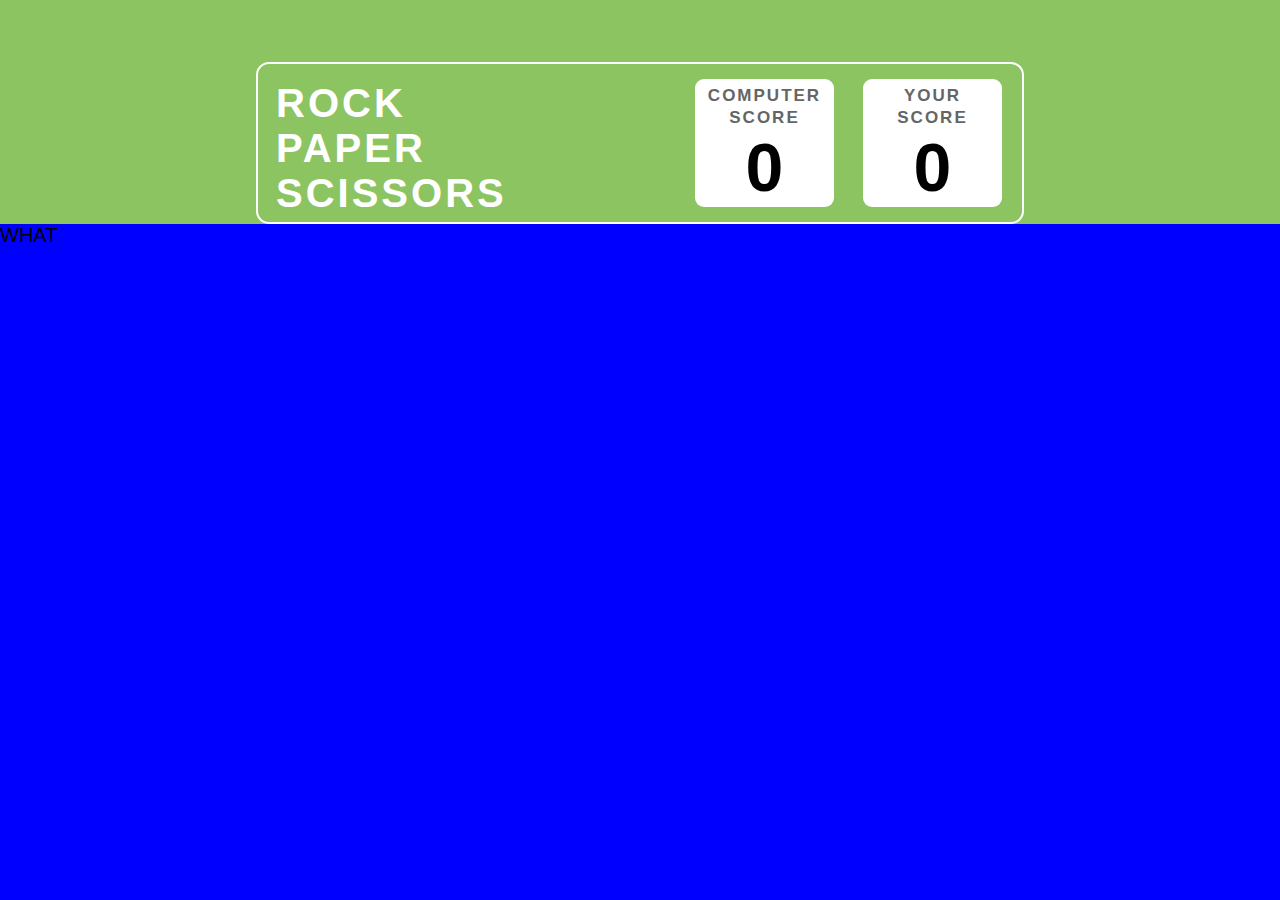
==== index.html @ 3e50ac15 "Created Score Container" ====
<!DOCTYPE html>
<html lang="en">
  <head>
    <meta charset="UTF-8" />
    <meta name="viewport" content="width=device-width, initial-scale=1.0" />
    <link rel="stylesheet" href="style.css" />
    <title>Document</title>
  </head>
  <body>
    <div class="score-container">
      <div
        class="interior-score-container"
        style="display: flex; justify-content: space-between"
      >
        <div class="name-container">
          <span id="ROCK"> ROCK </span>
          <span id="PAPER"> PAPER </span>
          <span id="SCISSORS"> SCISSORS </span>
        </div>
        <div class="score" style="display: flex">
          <div
            class="computer-score"
            style="
              margin: 0.75rem 1.45rem 0.75rem 0;
              width: 6.95rem;
              height: 6.4rem;
              background-color: #ffffff;
              border-radius: 0.45rem;
              display: grid;
              grid-template-columns: repeat(1, 1fr);
              grid-template-rows: repeat(2, 1fr);
            "
          >
            <div class="title">
              <span id="COMPUTER" class="computer-title">COMPUTER</span
              ><span id="COMPUTER">SCORE</span>
            </div>
            <div class="display-score">0</div>
          </div>

          <div
            class="player-score"
            style="
              margin: 0.75rem 1rem 0.75rem 0;
              width: 6.95rem;
              height: 6.4rem;
              background-color: #ffffff;
              border-radius: 0.45rem;
              display: grid;
              grid-template-columns: repeat(1, 1fr);
              grid-template-rows: repeat(2, 1fr);
            "
          >
            <div class="title">
              <span id="YOUR" class="your-title">YOUR</span
              ><span id="YOUR">SCORE</span>
            </div>
            <div class="display-score">0</div>
          </div>
        </div>
      </div>
    </div>

    <div class="game-container" style="background-color: blue; flex: 1">
      WHAT
    </div>
  </body>
</html>
---- style.css ----
html {
  font-family: "Roboto", sans-serif;
  font-size: 20px;
}
body {
  margin: 0;
  padding: 0;
  box-sizing: border-box;
  background-color: #8cc461;
  display: flex;
  height: 100vh;
  width: 100vw;
  flex-direction: column;
}

.score-container {
  width: 100vw;
  background-color: inherit;
  display: grid;
  grid-template-columns: repeat(5, 1fr);
  margin-top: 3.1rem;
}

.interior-score-container {
  height: 7.9rem;
  background-color: inherit;
  border: 2px solid #ffffff;
  border-radius: 0.65rem;
  grid-column: 2 / 5;
}

#ROCK {
  margin: 0.8rem 0 0.4rem 0.9rem;
  display: block;
  height: 1.85rem;
  width: 6.75rem;
  font-weight: 600;
  font-size: 2rem;
  line-height: 2.344rem;
  letter-spacing: 0.15rem;
  color: #ffffff;
}

#PAPER {
  margin: 0.25rem 0 0.4rem 0.9rem;
  display: block;
  height: 1.85rem;
  width: 7.5rem;
  font-weight: 600;
  font-size: 2rem;
  line-height: 2.344rem;
  letter-spacing: 0.15rem;
  color: #ffffff;
}
#SCISSORS {
  margin: 0.25rem 0 0.4rem 0.9rem;
  display: block;
  height: 1.85rem;
  width: 11.75rem;
  font-weight: 600;
  font-size: 2rem;
  line-height: 2.344rem;
  letter-spacing: 0.15rem;
  color: #ffffff;
}

#COMPUTER {
  color: #656565;
  display: block;
  text-align: center;
  font-weight: 600;
  font-size: 0.85rem;
  letter-spacing: 0.1rem;
  line-height: 0.996rem;
}

.computer-title {
  margin-top: 0.35rem;
  margin-bottom: 0.1rem;
}

#YOUR {
  color: #656565;
  display: block;
  text-align: center;
  font-weight: 600;
  font-size: 0.85rem;
  letter-spacing: 0.1rem;
  line-height: 0.996rem;
}
.your-title {
  margin-top: 0.35rem;
  margin-bottom: 0.1rem;
}
.display-score {
  display: flex;
  justify-content: center;
  align-items: center;
  font-weight: 700;
  font-size: 3.4rem;
  line-height: 3.98rem;
}
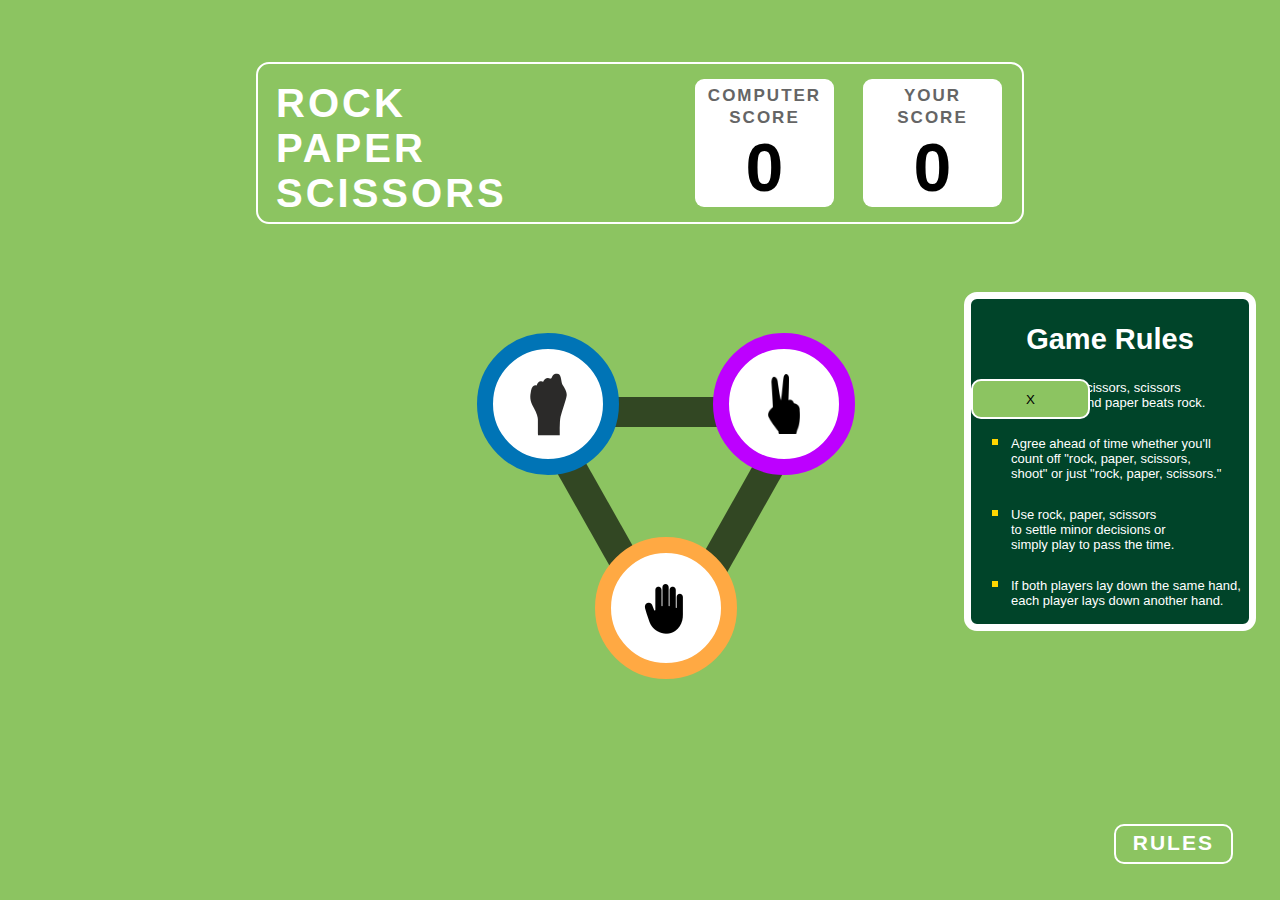
==== commit b4dd6580: "Added Stone paper Scissor Buttons" ====
--- a/index.html
+++ b/index.html
@@ -61,8 +61,77 @@
       </div>
     </div>
 
-    <div class="game-container" style="background-color: blue; flex: 1">
-      WHAT
+    <div class="game-container">
+      <div class="main-game">
+        <div class="between-container-1-2"></div>
+        <div class="between-container-1-3"></div>
+        <div class="between-container-2-3"></div>
+        <div class="circle container-1">
+          <img src="./assets/rock.png" alt="rock image" srcset="" />
+        </div>
+
+        <div class="circle container-2">
+          <img src="./assets/scissors.png" alt="scissors image" srcset="" />
+        </div>
+        <div class="circle container-3">
+          <img src="./assets/paper.png" alt="" srcset="" />
+        </div>
+      </div>
+
+      <div class="last-section">
+        <div
+          class="popup"
+          id="rulesPopup"
+          style="
+            position: absolute;
+            inset: 3.4rem 0.65rem 4.15rem 48.2rem;
+            background-color: #004429;
+            width: 13.9rem;
+            height: 16.25rem;
+            border: 0.35rem solid #ffffff;
+            border-radius: 0.65rem;
+          "
+        >
+          <button
+            class="close-btn"
+            style="position: absolute; top: 4rem"
+            onclick="closeRules()"
+          >
+            X
+          </button>
+          <h2
+            style="
+              text-align: center;
+              color: #ffffff;
+              font-size: 1.45rem;
+              height: 1.35rem;
+              line-height: 1.699rem;
+            "
+          >
+            Game Rules
+          </h2>
+          <ul>
+            <li style="">
+              Rock beats scissors, scissors beat paper, and paper beats rock.
+            </li>
+            <li>
+              Agree ahead of time whether you'll count off "rock, paper,
+              scissors, shoot" or just "rock, paper, scissors."
+            </li>
+            <li>
+              Use rock, paper, scissors to settle minor decisions or simply play
+              to pass the time.
+            </li>
+            <li>
+              If both players lay down the same hand, each player lays down
+              another hand.
+            </li>
+          </ul>
+        </div>
+        <button type="button" onclick="rules()">
+          <span>RULES</span>
+        </button>
+      </div>
     </div>
   </body>
 </html>
--- a/style.css
+++ b/style.css
@@ -100,3 +100,123 @@
   font-size: 3.4rem;
   line-height: 3.98rem;
 }
+
+body .game-container {
+  background-color: #8cc461;
+  flex: 1;
+  display: grid;
+  grid-template-columns: repeat(6, 1fr);
+  grid-template-rows: repeat(6, 1fr);
+  position: relative;
+}
+
+body .game-container .main-game {
+  position: relative;
+  grid-column: 1/6;
+  grid-row: 1/6;
+}
+
+body .game-container .last-section {
+  grid-column: 6/7;
+  grid-row: 6/7;
+  align-self: center;
+  justify-self: center;
+}
+
+body .game-container .last-section button {
+  width: 5.95rem;
+  height: 2rem;
+  border: 2px solid #ffffff;
+  border-radius: 0.5rem;
+  background-color: #8cc461;
+}
+
+body .game-container .last-section button span {
+  width: 3.6rem;
+  height: 1rem;
+  margin: auto;
+  font-weight: 600;
+  font-size: 1.05rem;
+  line-height: 1.2305rem;
+  letter-spacing: 0.1rem;
+  color: #ffffff;
+}
+
+body .game-container .main-game .circle {
+  background-color: #ffffff;
+  width: 5.5rem;
+  height: 5.5rem;
+  border-radius: 50%;
+  display: flex;
+  justify-content: center;
+  align-items: center;
+  position: absolute;
+}
+
+body .game-container .main-game .container-1 {
+  border: 16px solid #0074b6;
+  inset: 5.45rem 34.65rem 14.95rem 23.85rem;
+  /* top: 5.45rem;
+  right: 34.65rem;
+  bottom: 14.95rem;
+  left: 23.85rem; */
+}
+body .game-container .main-game .container-2 {
+  border: 16px solid #bd00ff;
+  inset: 5.45rem 34.65rem 14.95rem 35.65rem;
+}
+
+body .game-container .main-game .container-2 img {
+  width: 2.675rem;
+  height: 3rem;
+}
+
+body .game-container .main-game .container-3 {
+  border: 16px solid #ffa943;
+  inset: 15.65rem 28.75rem 4.75rem 29.75rem;
+}
+
+body .game-container .main-game .between-container-1-2 {
+  border: 15px solid #000000a3;
+  position: absolute;
+  top: 8.65rem;
+  width: 6.65rem;
+  left: 29.35rem;
+}
+
+body .game-container .main-game .between-container-1-3 {
+  border: 15px solid #000000a3;
+  position: absolute;
+  top: 12.95rem;
+  width: 6.65rem;
+  left: 25.35rem;
+  rotate: 60.58deg;
+}
+
+body .game-container .main-game .between-container-2-3 {
+  border: 15px solid #000000a3;
+  position: absolute;
+  top: 13.25rem;
+  width: 6.65rem;
+  left: 33.35rem;
+  rotate: -60.58deg;
+}
+
+/* POPUP CSS */
+
+ul li::marker {
+  color: #ffd600; /* Set the bullet color */
+  font-size: 1rem;
+}
+
+li {
+  list-style-type: square;
+
+  font-size: 13px;
+  text-wrap: balance;
+  color: #ffffff;
+  padding-bottom: 1rem;
+  padding-right: 0.09rem;
+}
+
+/* background: #FFD600; */
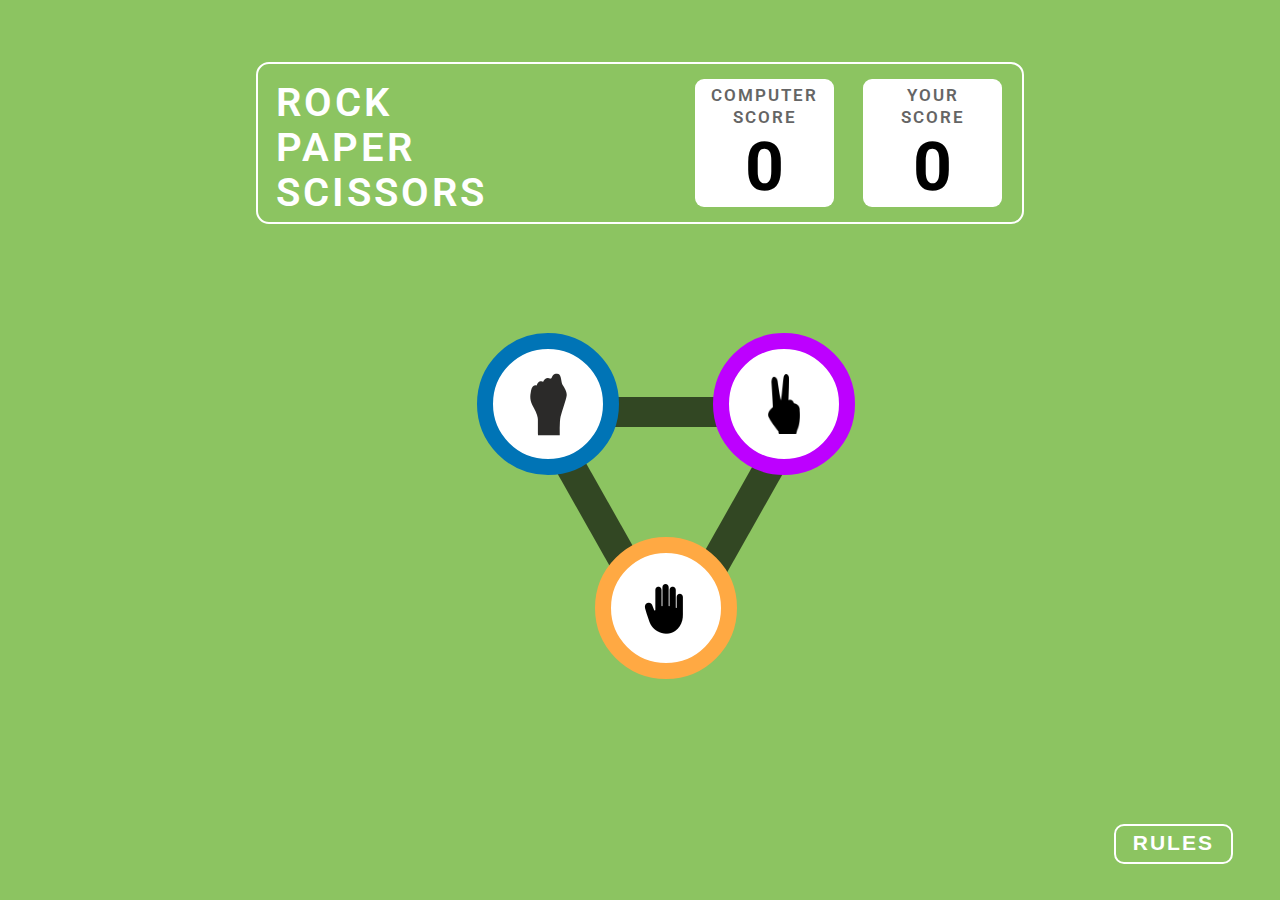
==== commit 35dd825a: "Frame 1 completed and script.js added for rulebox opening and closing" ====
--- a/index.html
+++ b/index.html
@@ -3,7 +3,12 @@
   <head>
     <meta charset="UTF-8" />
     <meta name="viewport" content="width=device-width, initial-scale=1.0" />
+    <link
+      href="https://fonts.googleapis.com/css2?family=Arima:wght@100..700&family=Dangrek&family=Roboto:ital,wght@0,100;0,300;0,400;0,500;0,700;0,900;1,100;1,300;1,400;1,500;1,700;1,900&family=Sour+Gummy:ital,wght@0,100..900;1,100..900&display=swap"
+      rel="stylesheet"
+    />
     <link rel="stylesheet" href="style.css" />
+    <script src="./script.js"></script>
     <title>Document</title>
   </head>
   <body>
@@ -76,59 +81,86 @@
         <div class="circle container-3">
           <img src="./assets/paper.png" alt="" srcset="" />
         </div>
-      </div>
 
-      <div class="last-section">
         <div
-          class="popup"
-          id="rulesPopup"
+          class="rule-container"
           style="
-            position: absolute;
-            inset: 3.4rem 0.65rem 4.15rem 48.2rem;
-            background-color: #004429;
-            width: 13.9rem;
-            height: 16.25rem;
-            border: 0.35rem solid #ffffff;
-            border-radius: 0.65rem;
+            position: fixed;
+            inset: 13.5rem 0.65rem auto auto;
+            width: 15.15rem;
+            height: 18.35rem;
+            display: none;
           "
         >
           <button
             class="close-btn"
-            style="position: absolute; top: 4rem"
+            style="
+              float: right;
+              margin-top: 0.6rem;
+              margin-right: 0.4rem;
+              height: 50px;
+              width: 50px;
+              background-color: #ff0000;
+              border: 5px solid #ffffff;
+              border-radius: 50%;
+              font-family: Dangrek;
+              font-weight: 400;
+              color: #ffffff;
+              font-size: 2rem;
+              display: flex;
+              justify-content: center;
+              align-items: center;
+              cursor: pointer;
+            "
             onclick="closeRules()"
           >
             X
           </button>
-          <h2
+          <div
+            class="popup"
+            id="rulesPopup"
             style="
-              text-align: center;
-              color: #ffffff;
-              font-size: 1.45rem;
-              height: 1.35rem;
-              line-height: 1.699rem;
+              margin-top: 2.1rem;
+              margin-right: 1.25rem;
+              background-color: #004429;
+              border: 0.35rem solid #ffffff;
+              border-radius: 0.65rem;
             "
           >
-            Game Rules
-          </h2>
-          <ul>
-            <li style="">
-              Rock beats scissors, scissors beat paper, and paper beats rock.
-            </li>
-            <li>
-              Agree ahead of time whether you'll count off "rock, paper,
-              scissors, shoot" or just "rock, paper, scissors."
-            </li>
-            <li>
-              Use rock, paper, scissors to settle minor decisions or simply play
-              to pass the time.
-            </li>
-            <li>
-              If both players lay down the same hand, each player lays down
-              another hand.
-            </li>
-          </ul>
+            <h2
+              style="
+                text-align: center;
+                color: #ffffff;
+                font-size: 1.45rem;
+                height: 1.35rem;
+                line-height: 1.699rem;
+              "
+            >
+              Game Rules
+            </h2>
+            <ul>
+              <li style="">
+                Rock beats scissors, scissors beat paper, and paper beats rock.
+              </li>
+              <li>
+                Agree ahead of time whether you'll count off "rock, paper,
+                scissors, shoot" or just "rock, paper, scissors."
+              </li>
+              <li>
+                Use rock, paper, scissors to settle minor decisions or simply
+                play to pass the time.
+              </li>
+              <li>
+                If both players lay down the same hand, each player lays down
+                another hand.
+              </li>
+            </ul>
+          </div>
         </div>
-        <button type="button" onclick="rules()">
+      </div>
+
+      <div class="last-section">
+        <button type="button" onclick="showRules()">
           <span>RULES</span>
         </button>
       </div>
--- a/style.css
+++ b/style.css
@@ -112,11 +112,12 @@
 
 body .game-container .main-game {
   position: relative;
-  grid-column: 1/6;
+  grid-column: 1/7;
   grid-row: 1/6;
 }
 
 body .game-container .last-section {
+  position: absolute;
   grid-column: 6/7;
   grid-row: 6/7;
   align-self: center;
@@ -129,6 +130,7 @@
   border: 2px solid #ffffff;
   border-radius: 0.5rem;
   background-color: #8cc461;
+  cursor: pointer;
 }
 
 body .game-container .last-section button span {
@@ -204,6 +206,10 @@
 
 /* POPUP CSS */
 
+ul {
+  margin-right: 0.45rem;
+}
+
 ul li::marker {
   color: #ffd600; /* Set the bullet color */
   font-size: 1rem;
@@ -213,7 +219,7 @@
   list-style-type: square;
 
   font-size: 13px;
-  text-wrap: balance;
+  text-wrap: stable;
   color: #ffffff;
   padding-bottom: 1rem;
   padding-right: 0.09rem;
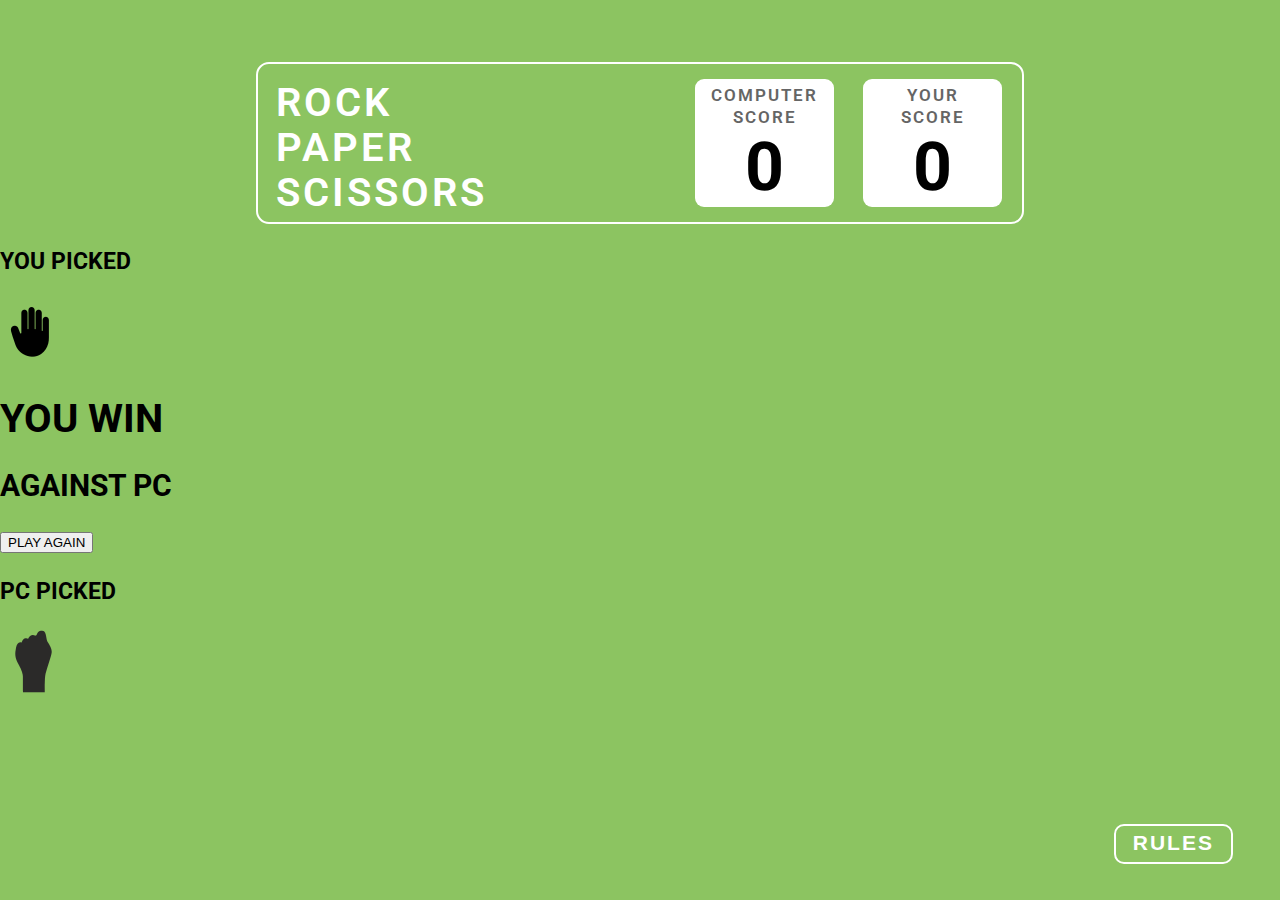
==== commit c08f6447: "Added classes for beforeClicking and AfterClicking EVents" ====
--- a/index.html
+++ b/index.html
@@ -68,78 +68,46 @@
 
     <div class="game-container">
       <div class="main-game">
-        <div class="between-container-1-2"></div>
-        <div class="between-container-1-3"></div>
-        <div class="between-container-2-3"></div>
-        <div class="circle container-1">
-          <img src="./assets/rock.png" alt="rock image" srcset="" />
+        <!-- Before clicking on any button -->
+        <div class="before-clicking" style="display: none">
+          <div class="between-container-1-2"></div>
+          <div class="between-container-1-3"></div>
+          <div class="between-container-2-3"></div>
+          <div class="circle container-1" onclick="handleClick('rock')">
+            <img src="./assets/rock.png" alt="rock image" srcset="" />
+          </div>
+
+          <div class="circle container-2" onclick="handleClick('scissors')">
+            <img src="./assets/scissors.png" alt="scissors image" srcset="" />
+          </div>
+          <div class="circle container-3" onclick="handleClick('paper')">
+            <img src="./assets/paper.png" alt="" srcset="" />
+          </div>
+        </div>
+        <!-- After clicking on any button -->
+        <div class="after-clicking">
+          <div class="player">
+            <h3>YOU PICKED</h3>
+            <img src="./assets/paper.png" alt="" />
+          </div>
+          <div class="display-area">
+            <h1>YOU WIN</h1>
+            <h2>AGAINST PC</h2>
+
+            <button type="button" onclick="playAgain()">PLAY AGAIN</button>
+          </div>
+          <div class="computer">
+            <h3>PC PICKED</h3>
+            <img src="./assets/rock.png" alt="" srcset="" />
+          </div>
         </div>
 
-        <div class="circle container-2">
-          <img src="./assets/scissors.png" alt="scissors image" srcset="" />
-        </div>
-        <div class="circle container-3">
-          <img src="./assets/paper.png" alt="" srcset="" />
-        </div>
-
-        <div
-          class="rule-container"
-          style="
-            position: fixed;
-            inset: 13.5rem 0.65rem auto auto;
-            width: 15.15rem;
-            height: 18.35rem;
-            display: none;
-          "
-        >
-          <button
-            class="close-btn"
-            style="
-              float: right;
-              margin-top: 0.6rem;
-              margin-right: 0.4rem;
-              height: 50px;
-              width: 50px;
-              background-color: #ff0000;
-              border: 5px solid #ffffff;
-              border-radius: 50%;
-              font-family: Dangrek;
-              font-weight: 400;
-              color: #ffffff;
-              font-size: 2rem;
-              display: flex;
-              justify-content: center;
-              align-items: center;
-              cursor: pointer;
-            "
-            onclick="closeRules()"
-          >
-            X
-          </button>
-          <div
-            class="popup"
-            id="rulesPopup"
-            style="
-              margin-top: 2.1rem;
-              margin-right: 1.25rem;
-              background-color: #004429;
-              border: 0.35rem solid #ffffff;
-              border-radius: 0.65rem;
-            "
-          >
-            <h2
-              style="
-                text-align: center;
-                color: #ffffff;
-                font-size: 1.45rem;
-                height: 1.35rem;
-                line-height: 1.699rem;
-              "
-            >
-              Game Rules
-            </h2>
+        <div class="rule-container">
+          <button class="close-btn" onclick="closeRules()">X</button>
+          <div class="popup" id="rulesPopup">
+            <h2>Game Rules</h2>
             <ul>
-              <li style="">
+              <li>
                 Rock beats scissors, scissors beat paper, and paper beats rock.
               </li>
               <li>
--- a/style.css
+++ b/style.css
@@ -221,8 +221,53 @@
   font-size: 13px;
   text-wrap: stable;
   color: #ffffff;
-  padding-bottom: 1rem;
+  padding-bottom: 0.5rem;
   padding-right: 0.09rem;
 }
 
-/* background: #FFD600; */
+.game-container .main-game .rule-container {
+  position: fixed;
+  /* inset: 40% 2% auto auto; */
+  bottom: 12%;
+  right: 1%;
+  width: 15.15rem;
+  height: 18.35rem;
+  display: none;
+}
+
+.game-container .main-game .rule-container .close-btn {
+  float: right;
+  margin-top: 0.6rem;
+  margin-right: 0.4rem;
+  height: 50px;
+  width: 50px;
+  background-color: #ff0000;
+  border: 5px solid #ffffff;
+  border-radius: 50%;
+  font-family: Dangrek;
+  font-weight: 400;
+  color: #ffffff;
+  font-size: 2rem;
+  display: flex;
+  justify-content: center;
+  align-items: center;
+  cursor: pointer;
+}
+
+.game-container .main-game .rule-container .popup {
+  width: 13.9rem;
+  height: 16.25rem;
+  margin-top: 2.1rem;
+  margin-right: 1.25rem;
+  background-color: #004429;
+  border: 0.35rem solid #ffffff;
+  border-radius: 0.65rem;
+}
+
+.game-container .main-game .rule-container .popup h2 {
+  text-align: center;
+  color: #ffffff;
+  font-size: 1.45rem;
+  height: 1.35rem;
+  line-height: 1.699rem;
+}
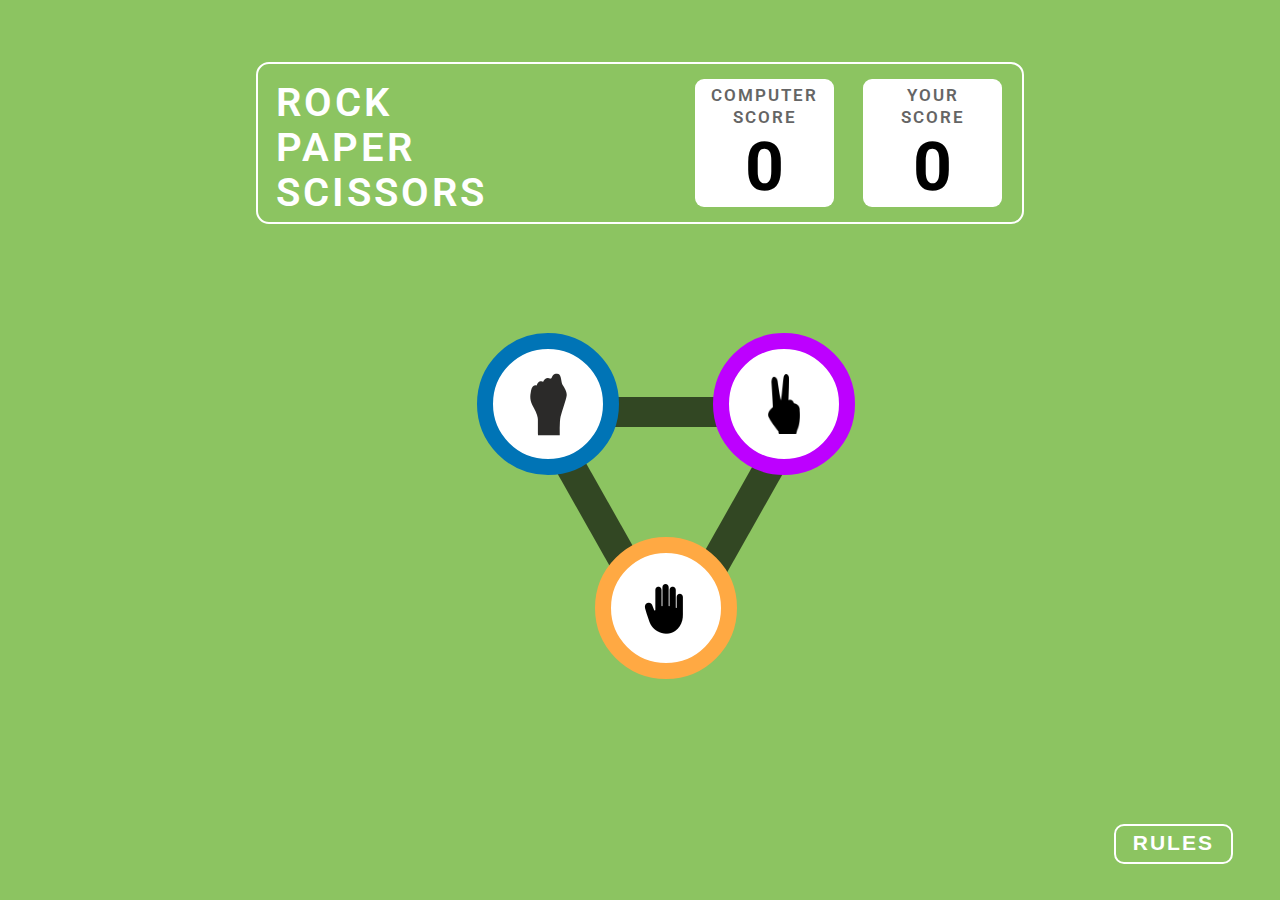
==== commit cc73f61c: "Added complete game Logic and Score logic in script moved script reference from head tag to body tag" ====
--- a/index.html
+++ b/index.html
@@ -8,7 +8,8 @@
       rel="stylesheet"
     />
     <link rel="stylesheet" href="style.css" />
-    <script src="./script.js"></script>
+    <!-- We have removed the script tag from head as initially we were trying  to access or scores from our localStorage and updating it in our DOM however it was not working and was giving error 'Uncaught TypeError: Cannot set properties of null (setting 'textContent') this error denotes that we are trying to access DOM element before it is created and hence our javascript is not able to access it and so we are goint to move it from head tag to body tag so thatour script runs after initial DOM is created' -->
+
     <title>Document</title>
   </head>
   <body>
@@ -69,18 +70,18 @@
     <div class="game-container">
       <div class="main-game">
         <!-- Before clicking on any button -->
-        <div class="before-clicking" style="display: none">
+        <div class="before-clicking" style="display: block">
           <div class="between-container-1-2"></div>
           <div class="between-container-1-3"></div>
           <div class="between-container-2-3"></div>
-          <div class="circle container-1" onclick="handleClick('rock')">
+          <div class="circle container-1" onclick="completeGame('rock')">
             <img src="./assets/rock.png" alt="rock image" srcset="" />
           </div>
 
-          <div class="circle container-2" onclick="handleClick('scissors')">
+          <div class="circle container-2" onclick="completeGame('scissors')">
             <img src="./assets/scissors.png" alt="scissors image" srcset="" />
           </div>
-          <div class="circle container-3" onclick="handleClick('paper')">
+          <div class="circle container-3" onclick="completeGame('paper')">
             <img src="./assets/paper.png" alt="" srcset="" />
           </div>
         </div>
@@ -133,5 +134,6 @@
         </button>
       </div>
     </div>
+    <script src="./script.js"></script>
   </body>
 </html>
--- a/style.css
+++ b/style.css
@@ -153,6 +153,10 @@
   justify-content: center;
   align-items: center;
   position: absolute;
+}
+
+body .game-container .main-game .circle:hover {
+  cursor: pointer;
 }
 
 body .game-container .main-game .container-1 {
@@ -271,3 +275,129 @@
   height: 1.35rem;
   line-height: 1.699rem;
 }
+
+/* After Clicking Functionality CSS */
+
+body .game-container .main-game .after-clicking {
+  background-color: inherit;
+  width: 50%;
+
+  justify-content: space-between;
+  position: fixed;
+  top: 50%;
+  left: 25%;
+  display: none;
+  position: relative;
+}
+
+body .game-container .main-game .after-clicking .player {
+  height: 140px;
+  width: 140px;
+  background-color: #ffffff;
+  border: 16px solid #bd00ff;
+  border-radius: 50%;
+  display: flex;
+  justify-content: center;
+  align-items: center;
+}
+
+body .game-container .main-game .after-clicking .display-area {
+  height: 126px;
+  width: 183px;
+  background-color: inherit;
+  margin: auto;
+}
+
+body .game-container .main-game .after-clicking .display-area h1 {
+  height: 36px;
+
+  font-weight: 800;
+  line-height: 45.7px;
+  letter-spacing: 10%;
+  color: #ffffff;
+  text-align: center;
+  margin: 2px 0;
+  text-wrap: nowrap;
+}
+
+body .game-container .main-game .after-clicking .display-area h2 {
+  height: 31px;
+  width: 168px;
+  font-weight: 800;
+  font-size: 25px;
+  line-height: 29.3px;
+  letter-spacing: 10%;
+  color: #ffffff;
+  text-align: center;
+  margin: 11px auto 0 auto;
+}
+
+body .game-container .main-game .after-clicking .display-area button {
+  width: 100%;
+  height: 44px;
+  border-radius: 9px;
+  border: none;
+  background-color: #ffffff;
+  margin-top: 11px;
+  font-weight: 600;
+  font-size: 15px;
+  line-height: 17.58px;
+  letter-spacing: 10%;
+  color: #6b6b6b;
+}
+
+body .game-container .main-game .after-clicking .display-area button:hover {
+  cursor: pointer;
+}
+
+/* pulse Animation */
+@keyframes pulse {
+  0% {
+    transform: scale(1);
+    opacity: 1;
+  }
+  50% {
+    transform: scale(2);
+    opacity: 0.5;
+  }
+  100% {
+    transform: scale(1);
+    opacity: 1;
+  }
+}
+
+body .game-container .main-game .after-clicking .computer {
+  height: 140px;
+  width: 140px;
+  background-color: #ffffff;
+  border: 16px solid #ffa943;
+  border-radius: 50%;
+  display: flex;
+  justify-content: center;
+  align-items: center;
+  /* animation: pulse 2s infinite; */
+}
+
+body .game-container .main-game .after-clicking .player h3 {
+  position: absolute;
+  top: -60%;
+  width: 113px;
+  height: 16px;
+  font-weight: 600;
+  font-size: 1rem;
+  line-height: 19.92px;
+  letter-spacing: 10%;
+  color: #ffffff;
+}
+
+body .game-container .main-game .after-clicking .computer h3 {
+  position: absolute;
+  top: -60%;
+  width: 113px;
+  height: 16px;
+  font-weight: 600;
+  font-size: 1rem;
+  line-height: 19.92px;
+  letter-spacing: 10%;
+  color: #ffffff;
+}
